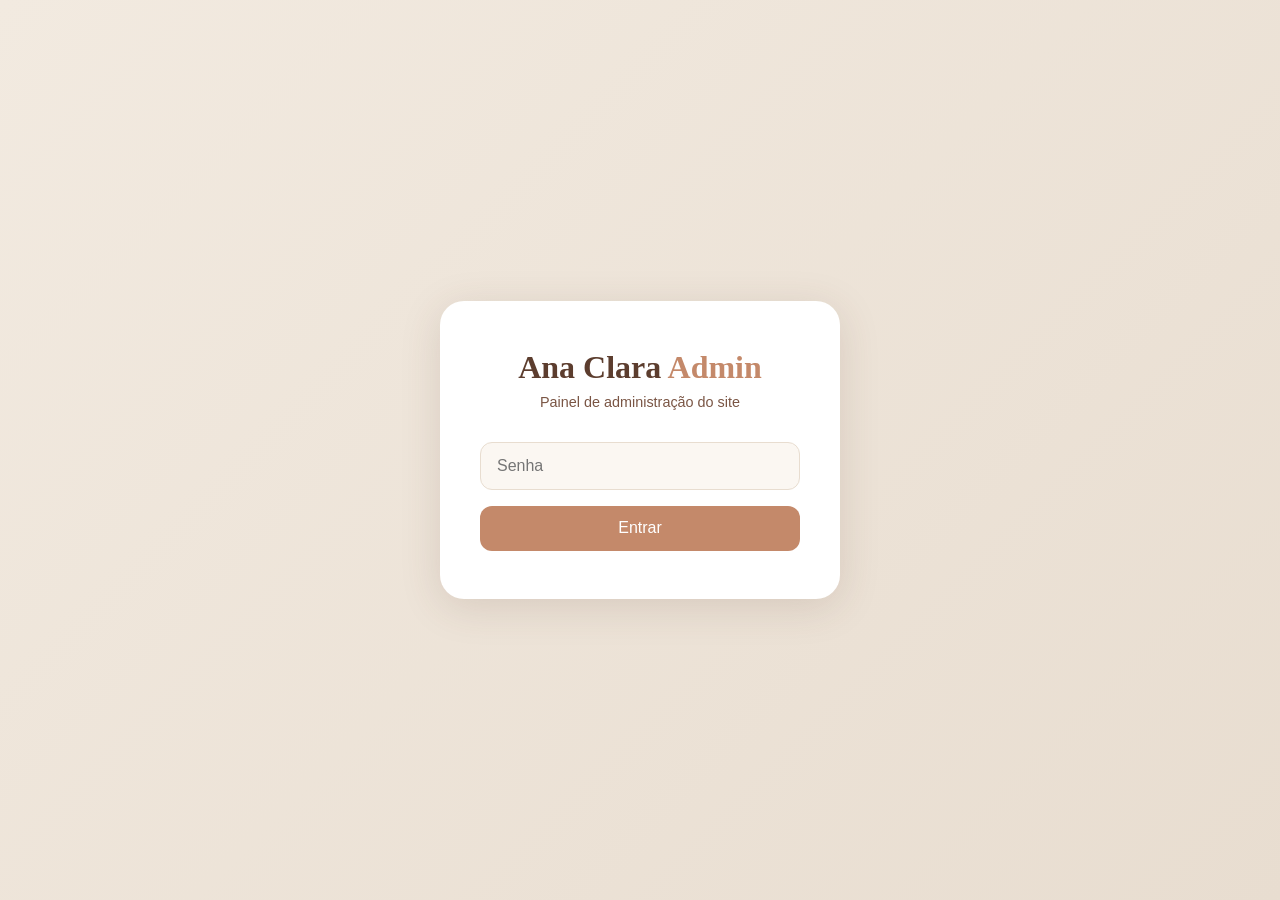
==== admin/index.html @ 7e63bcdd "feat: painel admin, carrosseis de trajetória e certificados" ====
<!DOCTYPE html>
<html lang="pt-BR">
<head>
  <meta charset="UTF-8" />
  <meta name="viewport" content="width=device-width, initial-scale=1.0" />
  <title>Painel Admin — Ana Clara Tomaz</title>
  <link rel="icon" type="image/png" href="../img/favicon.png" />
  <style>
    :root {
      --nude:       #F2EAE0;
      --nude-dark:  #E8DDD0;
      --terracota:  #C4896A;
      --salvia:     #8FA88A;
      --marrom:     #5C3D2E;
      --marrom-mid: #7A5544;
      --creme:      #FBF7F2;
      --branco:     #FFFFFF;
      --font-display: 'Cormorant Garamond', Georgia, serif;
      --font-body:    'DM Sans', sans-serif;
      --radius:     0.75rem;
      --ease:       cubic-bezier(.4,0,.2,1);
    }

    *, *::before, *::after { box-sizing: border-box; margin: 0; padding: 0; }
    body {
      font-family: var(--font-body);
      background: var(--nude);
      color: var(--marrom);
      min-height: 100vh;
    }

    /* ── LOGIN ─────────────────────────────────────────────────────────────── */
    #login-screen {
      min-height: 100vh;
      display: flex;
      align-items: center;
      justify-content: center;
      padding: 2rem;
      background: linear-gradient(135deg, var(--nude) 0%, var(--nude-dark) 100%);
    }
    .login-card {
      background: var(--branco);
      border-radius: 1.5rem;
      padding: 3rem 2.5rem;
      width: 100%;
      max-width: 400px;
      box-shadow: 0 8px 40px rgba(92,61,46,.15);
      text-align: center;
    }
    .login-card h1 { font-family: var(--font-display); font-size: 2rem; color: var(--marrom); margin-bottom: .5rem; }
    .login-card p  { color: var(--marrom-mid); font-size: .9rem; margin-bottom: 2rem; }
    .login-card input[type="password"] {
      width: 100%; padding: .85rem 1rem; border: 1.5px solid var(--nude-dark);
      border-radius: var(--radius); font-family: var(--font-body); font-size: 1rem;
      color: var(--marrom); background: var(--creme); outline: none;
      transition: border-color .2s; margin-bottom: 1rem;
    }
    .login-card input[type="password"]:focus { border-color: var(--terracota); }
    .login-card button {
      width: 100%; padding: .85rem; background: var(--terracota); color: #fff;
      border: none; border-radius: var(--radius); font-family: var(--font-body);
      font-size: 1rem; font-weight: 500; cursor: pointer; transition: background .2s, transform .15s;
    }
    .login-card button:hover  { background: var(--marrom-mid); }
    .login-card button:active { transform: scale(.98); }
    #login-erro { color: #c0392b; font-size: .85rem; margin-top: .75rem; display: none; }

    /* ── PAINEL ─────────────────────────────────────────────────────────────── */
    #admin-panel { display: none; flex-direction: column; min-height: 100vh; }

    .admin-header {
      background: var(--marrom); color: #fff; padding: 1rem 1.5rem;
      display: flex; align-items: center; justify-content: space-between; gap: 1rem;
      position: sticky; top: 0; z-index: 50;
    }
    .admin-header-title { font-family: var(--font-display); font-size: 1.4rem; font-weight: 600; }
    .admin-header-title span { color: var(--terracota); }
    .admin-header-actions { display: flex; gap: .75rem; }
    .admin-header-actions a,
    .admin-header-actions button {
      padding: .5rem 1rem; border-radius: var(--radius); font-size: .85rem;
      font-family: var(--font-body); cursor: pointer; text-decoration: none;
      border: none; transition: background .2s;
    }
    .btn-ver-site { background: rgba(255,255,255,.12); color: #fff; }
    .btn-ver-site:hover { background: rgba(255,255,255,.22); }
    .btn-sair { background: transparent; color: rgba(255,255,255,.6); }
    .btn-sair:hover { color: #fff; }

    /* Abas */
    .admin-tabs {
      background: var(--branco); border-bottom: 2px solid var(--nude-dark);
      display: flex; gap: 0; overflow-x: auto; scrollbar-width: none;
    }
    .admin-tabs::-webkit-scrollbar { display: none; }
    .tab-btn {
      padding: 1rem 1.4rem; border: none; background: transparent;
      font-family: var(--font-body); font-size: .9rem; color: var(--marrom-mid);
      cursor: pointer; white-space: nowrap; border-bottom: 3px solid transparent;
      margin-bottom: -2px; transition: color .2s, border-color .2s;
    }
    .tab-btn:hover { color: var(--marrom); }
    .tab-btn.active { color: var(--terracota); border-bottom-color: var(--terracota); font-weight: 500; }

    .admin-body {
      flex: 1; padding: 2rem 1.5rem 7rem;
      max-width: 860px; margin-inline: auto; width: 100%;
    }
    .tab-content { display: none; }
    .tab-content.active { display: block; }

    /* ── FORMULÁRIO ─────────────────────────────────────────────────────────── */
    .form-group { margin-bottom: 1.4rem; }
    .form-group label {
      display: block; font-size: .82rem; font-weight: 500; color: var(--marrom-mid);
      margin-bottom: .4rem; text-transform: uppercase; letter-spacing: .04em;
    }
    .form-group input[type="text"],
    .form-group input[type="url"],
    .form-group input[type="password"],
    .form-group textarea {
      width: 100%; padding: .75rem 1rem; border: 1.5px solid var(--nude-dark);
      border-radius: var(--radius); font-family: var(--font-body); font-size: .95rem;
      color: var(--marrom); background: var(--branco); outline: none;
      resize: vertical; transition: border-color .2s;
    }
    .form-group input:focus,
    .form-group textarea:focus { border-color: var(--terracota); }
    .form-hint { font-size: .78rem; color: var(--marrom-mid); margin-top: .35rem; opacity: .8; }

    .section-sep { border: none; border-top: 1.5px solid var(--nude-dark); margin: 2.5rem 0; }
    .section-title {
      font-family: var(--font-display); font-size: 1.3rem; font-weight: 600;
      color: var(--marrom); margin-bottom: 1.5rem;
    }

    /* ── CARDS DE ITEM ──────────────────────────────────────────────────────── */
    .item-list { display: flex; flex-direction: column; gap: 1rem; }
    .item-card {
      background: var(--branco); border: 1.5px solid var(--nude-dark);
      border-radius: var(--radius); padding: 1.2rem 1.4rem; position: relative;
    }
    .item-card-header {
      display: flex; align-items: center; justify-content: space-between;
      gap: 1rem; margin-bottom: .8rem;
    }
    .item-card-label { font-weight: 500; font-size: .9rem; color: var(--marrom); }
    .item-card-actions { display: flex; gap: .5rem; }
    .btn-icon {
      background: none; border: none; cursor: pointer; padding: .3rem .5rem;
      border-radius: .4rem; font-size: 1rem; color: var(--marrom-mid);
      transition: background .15s, color .15s;
    }
    .btn-icon:hover { background: var(--nude); color: var(--marrom); }
    .btn-icon.delete:hover { background: #fde8e8; color: #c0392b; }

    /* ── UPLOAD DE FOTO ─────────────────────────────────────────────────────── */
    .upload-row {
      display: flex; align-items: center; gap: .7rem; margin-top: .5rem; flex-wrap: wrap;
    }
    .btn-upload {
      display: inline-flex; align-items: center; gap: .4rem;
      padding: .45rem .9rem; background: var(--nude); border: 1.5px solid var(--terracota);
      border-radius: var(--radius); font-family: var(--font-body); font-size: .83rem;
      color: var(--terracota); cursor: pointer; transition: background .2s; white-space: nowrap;
    }
    .btn-upload:hover { background: var(--nude-dark); }
    .btn-upload:disabled { opacity: .5; cursor: not-allowed; }
    .upload-status { font-size: .78rem; color: var(--marrom-mid); }
    .upload-status.ok  { color: #27ae60; }
    .upload-status.err { color: #c0392b; }

    /* Preview de imagem */
    .foto-preview {
      width: 80px; height: 60px; object-fit: cover;
      border-radius: .4rem; border: 1px solid var(--nude-dark);
      display: none;
    }
    .foto-preview.visivel { display: block; }

    /* ── BOTÃO ADICIONAR ────────────────────────────────────────────────────── */
    .btn-add {
      display: inline-flex; align-items: center; gap: .5rem;
      padding: .65rem 1.2rem; background: var(--nude);
      border: 1.5px dashed var(--terracota); border-radius: var(--radius);
      font-family: var(--font-body); font-size: .9rem; color: var(--terracota);
      cursor: pointer; transition: background .2s; margin-top: .5rem;
    }
    .btn-add:hover { background: var(--nude-dark); }

    /* ── BARRA FIXA INFERIOR ────────────────────────────────────────────────── */
    .admin-footer {
      position: fixed; bottom: 0; left: 0; right: 0;
      background: var(--branco); border-top: 2px solid var(--nude-dark);
      padding: 1rem 1.5rem; display: flex; align-items: center;
      justify-content: flex-end; gap: .75rem; z-index: 40;
    }
    .btn-discard {
      padding: .7rem 1.4rem; border-radius: var(--radius);
      border: 1.5px solid var(--nude-dark); background: var(--branco);
      font-family: var(--font-body); font-size: .9rem; color: var(--marrom-mid);
      cursor: pointer; transition: border-color .2s, color .2s;
    }
    .btn-discard:hover { border-color: var(--marrom-mid); color: var(--marrom); }
    .btn-save {
      padding: .7rem 1.6rem; border-radius: var(--radius); border: none;
      background: var(--terracota); color: #fff; font-family: var(--font-body);
      font-size: .9rem; font-weight: 500; cursor: pointer;
      transition: background .2s, transform .15s;
      display: flex; align-items: center; gap: .5rem;
    }
    .btn-save:hover  { background: var(--marrom-mid); }
    .btn-save:active { transform: scale(.97); }
    .btn-save:disabled { opacity: .6; cursor: not-allowed; transform: none; }

    /* ── TOAST ──────────────────────────────────────────────────────────────── */
    #toast {
      position: fixed; bottom: 5.5rem; left: 50%;
      transform: translateX(-50%) translateY(20px);
      background: var(--marrom); color: #fff; padding: .75rem 1.5rem;
      border-radius: 2rem; font-size: .9rem; white-space: nowrap;
      opacity: 0; transition: opacity .3s var(--ease), transform .3s var(--ease);
      z-index: 100; pointer-events: none;
    }
    #toast.show { opacity: 1; transform: translateX(-50%) translateY(0); }
    #toast.sucesso { background: #27ae60; }
    #toast.erro    { background: #c0392b; }

    /* ── SPINNER ────────────────────────────────────────────────────────────── */
    .spinner {
      width: 16px; height: 16px; border: 2px solid rgba(255,255,255,.4);
      border-top-color: #fff; border-radius: 50%;
      animation: spin .7s linear infinite; display: inline-block;
    }
    @keyframes spin { to { transform: rotate(360deg); } }
  </style>
</head>
<body>

<!-- LOGIN -->
<div id="login-screen">
  <div class="login-card">
    <h1>Ana Clara <span style="color:var(--terracota)">Admin</span></h1>
    <p>Painel de administração do site</p>
    <input type="password" id="senha-input" placeholder="Senha" autocomplete="current-password" />
    <button id="btn-entrar">Entrar</button>
    <p id="login-erro">Senha incorreta. Tente novamente.</p>
  </div>
</div>

<!-- PAINEL -->
<div id="admin-panel">

  <header class="admin-header">
    <div class="admin-header-title">Ana Clara <span>Admin</span></div>
    <div class="admin-header-actions">
      <a href="../index.html" target="_blank" class="btn-ver-site">👁 Ver site</a>
      <button class="btn-sair" id="btn-sair">Sair</button>
    </div>
  </header>

  <nav class="admin-tabs" id="admin-tabs">
    <button class="tab-btn active" data-tab="hero">Hero</button>
    <button class="tab-btn" data-tab="sobre">Sobre</button>
    <button class="tab-btn" data-tab="carrossel">Trajetória</button>
    <button class="tab-btn" data-tab="certificados">Certificados</button>
    <button class="tab-btn" data-tab="faq">FAQ</button>
    <button class="tab-btn" data-tab="config">⚙ Config</button>
  </nav>

  <main class="admin-body">

    <!-- ABA: HERO -->
    <div id="tab-hero" class="tab-content active">
      <p class="section-title">Seção Hero</p>
      <div class="form-group">
        <label>Nome</label>
        <input type="text" id="hero-nome" placeholder="Ana Clara Tomaz" />
      </div>
      <div class="form-group">
        <label>Tag / CRP</label>
        <input type="text" id="hero-tag" placeholder="Psicóloga · CRP 09/22999" />
      </div>
      <div class="form-group">
        <label>Subtítulo (suporta &lt;em&gt;)</label>
        <textarea id="hero-subtitulo" rows="4"></textarea>
        <p class="form-hint">Use &lt;em&gt;texto&lt;/em&gt; para itálico em terracota.</p>
      </div>
      <div class="form-group">
        <label>Frase destaque (suporta &lt;em&gt;)</label>
        <input type="text" id="hero-destaque" />
      </div>
      <div class="form-group">
        <label>Caminho da foto</label>
        <input type="text" id="hero-foto" placeholder="img/capa.jpeg" />
        <p class="form-hint">Caminho relativo à raiz do site (ex: img/capa.jpeg).</p>
      </div>
    </div>

    <!-- ABA: SOBRE -->
    <div id="tab-sobre" class="tab-content">
      <p class="section-title">Seção Sobre</p>
      <div class="form-group">
        <label>Tag</label>
        <input type="text" id="sobre-tag" />
      </div>
      <div class="form-group">
        <label>Título (suporta &lt;br&gt; e &lt;em&gt;)</label>
        <input type="text" id="sobre-titulo" />
      </div>

      <hr class="section-sep" />
      <p class="section-title">Parágrafos</p>
      <div class="item-list" id="sobre-paragrafos-lista"></div>
      <button class="btn-add" id="add-paragrafo">+ Adicionar parágrafo</button>

      <hr class="section-sep" />
      <p class="section-title">Cards de Formação</p>
      <div class="item-list" id="sobre-formacao-lista"></div>
      <button class="btn-add" id="add-formacao">+ Adicionar card</button>
    </div>

    <!-- ABA: CARROSSEL (TRAJETÓRIA) -->
    <div id="tab-carrossel" class="tab-content">
      <p class="section-title">Fotos da Trajetória</p>
      <p style="color:var(--marrom-mid);font-size:.88rem;margin-bottom:1.5rem;">
        Clique em <strong>📷 Upload</strong> para enviar a foto direto para o GitHub
        (token configurado na aba ⚙ Config). Ou preencha o caminho manualmente se a foto
        já está na pasta <code>img/</code>.
      </p>
      <div class="item-list" id="carrossel-lista"></div>
      <button class="btn-add" id="add-slide">+ Adicionar foto</button>
    </div>

    <!-- ABA: CERTIFICADOS -->
    <div id="tab-certificados" class="tab-content">
      <p class="section-title">Certificados</p>
      <p style="color:var(--marrom-mid);font-size:.88rem;margin-bottom:1.5rem;">
        Cada certificado é exibido como um slide com foto e legenda — igual ao carrossel
        da Trajetória. Clique em <strong>📷 Upload</strong> para enviar a imagem direto
        para o GitHub. Deixe a lista vazia para ocultar a seção no site.
      </p>
      <div class="item-list" id="certificados-lista"></div>
      <button class="btn-add" id="add-cert">+ Adicionar certificado</button>
    </div>

    <!-- ABA: FAQ -->
    <div id="tab-faq" class="tab-content">
      <p class="section-title">Perguntas Frequentes</p>
      <div class="item-list" id="faq-lista-admin"></div>
      <button class="btn-add" id="add-faq">+ Adicionar pergunta</button>
    </div>

    <!-- ABA: CONFIG -->
    <div id="tab-config" class="tab-content">
      <p class="section-title">Configuração do GitHub</p>
      <p style="color:var(--marrom-mid);font-size:.88rem;margin-bottom:1.5rem;">
        Necessário para salvar o <code>content.json</code> e fazer upload de fotos
        direto no repositório. Os dados ficam <strong>só neste navegador</strong>.
      </p>
      <div class="form-group">
        <label>Usuário / Organização</label>
        <input type="text" id="cfg-usuario" placeholder="pedilha" />
      </div>
      <div class="form-group">
        <label>Nome do repositório</label>
        <input type="text" id="cfg-repo" placeholder="SiteAna" />
      </div>
      <div class="form-group">
        <label>Branch</label>
        <input type="text" id="cfg-branch" placeholder="master" />
      </div>
      <div class="form-group">
        <label>Token de acesso pessoal (GitHub PAT)</label>
        <input type="text" id="cfg-token" placeholder="ghp_..." autocomplete="off" />
        <p class="form-hint">
          Gere em <a href="https://github.com/settings/tokens" target="_blank" style="color:var(--terracota)">github.com/settings/tokens</a>
          com permissão <code>repo</code>. Nunca compartilhe.
        </p>
      </div>
      <div class="form-group">
        <label>Caminho do content.json no repositório</label>
        <input type="text" id="cfg-path" placeholder="content.json" />
      </div>
      <button class="btn-save" id="btn-salvar-config" style="margin-top:.5rem;">Salvar configuração</button>

      <hr class="section-sep" />
      <p class="section-title">Alterar senha</p>
      <div class="form-group">
        <label>Nova senha</label>
        <input type="password" id="nova-senha" placeholder="••••••••••" autocomplete="new-password" />
      </div>
      <div class="form-group">
        <label>Confirmar nova senha</label>
        <input type="password" id="nova-senha-confirm" placeholder="••••••••••" autocomplete="new-password" />
      </div>
      <button class="btn-save" id="btn-alterar-senha" style="margin-top:.5rem;">Alterar senha</button>
    </div>

  </main>

  <div class="admin-footer">
    <button class="btn-discard" id="btn-descartar">↩ Descartar</button>
    <button class="btn-save" id="btn-salvar">
      <span id="btn-salvar-texto">💾 Salvar alterações</span>
    </button>
  </div>

</div>

<div id="toast"></div>

<script>
'use strict';

/* ── UTILITÁRIOS ────────────────────────────────────────────────────────────── */
function deepClone(obj) { return JSON.parse(JSON.stringify(obj)); }
function esc(str) {
  return String(str)
    .replace(/&/g, '&amp;').replace(/"/g, '&quot;')
    .replace(/</g, '&lt;').replace(/>/g, '&gt;');
}

function mostrarToast(msg, tipo = 'sucesso') {
  const el = document.getElementById('toast');
  el.textContent = msg;
  el.className = 'show ' + tipo;
  clearTimeout(el._t);
  el._t = setTimeout(() => { el.className = ''; }, 4000);
}

async function sha256(str) {
  const buf = await crypto.subtle.digest('SHA-256', new TextEncoder().encode(str));
  return Array.from(new Uint8Array(buf)).map(b => b.toString(16).padStart(2,'0')).join('');
}

/* ── ESTADO ─────────────────────────────────────────────────────────────────── */
let dadosOriginais = null;
let dadosEditados  = null;

/* ── LOGIN ──────────────────────────────────────────────────────────────────── */
function getSenhaHash() {
  return localStorage.getItem('siteana_senha_hash') || '_pendente_';
}

async function verificarSenha(input) {
  return (await sha256(input)) === getSenhaHash();
}

document.getElementById('btn-entrar').addEventListener('click', tentarLogin);
document.getElementById('senha-input').addEventListener('keydown', e => { if (e.key === 'Enter') tentarLogin(); });

async function tentarLogin() {
  const senha = document.getElementById('senha-input').value;
  if (!senha) return;
  if (await verificarSenha(senha)) {
    document.getElementById('login-screen').style.display = 'none';
    document.getElementById('admin-panel').style.display  = 'flex';
    carregarConteudo();
  } else {
    const el = document.getElementById('login-erro');
    el.style.display = 'block';
    setTimeout(() => { el.style.display = 'none'; }, 3000);
  }
}

document.getElementById('btn-sair').addEventListener('click', () => {
  if (confirm('Sair do painel? Alterações não salvas serão perdidas.')) {
    document.getElementById('admin-panel').style.display  = 'none';
    document.getElementById('login-screen').style.display = 'flex';
    document.getElementById('senha-input').value = '';
    dadosOriginais = dadosEditados = null;
  }
});

/* ── ABAS ───────────────────────────────────────────────────────────────────── */
document.querySelectorAll('.tab-btn').forEach(btn => {
  btn.addEventListener('click', () => {
    document.querySelectorAll('.tab-btn').forEach(b => b.classList.remove('active'));
    document.querySelectorAll('.tab-content').forEach(c => c.classList.remove('active'));
    btn.classList.add('active');
    document.getElementById('tab-' + btn.dataset.tab).classList.add('active');
  });
});

/* ── UPLOAD DE FOTO (GitHub API) ────────────────────────────────────────────── */
function getConfig() {
  return JSON.parse(localStorage.getItem('siteana_config') || '{}');
}

/**
 * Faz upload de um File para img/ no repositório GitHub.
 * @param {File}     file      — arquivo selecionado pelo usuário
 * @param {Function} onSuccess — callback(path) com o caminho relativo salvo
 * @param {Function} onError   — callback(msg) em caso de erro
 */
async function uploadFoto(file, onSuccess, onError) {
  const cfg = getConfig();

  // Sanitiza o nome: remove espaços e caracteres especiais
  const safeName = file.name.replace(/\s+/g, '_').replace(/[^a-zA-Z0-9._-]/g, '');
  const path     = 'img/' + safeName;

  // Lê o arquivo como base64
  const base64 = await new Promise((resolve, reject) => {
    const reader = new FileReader();
    reader.onload  = () => resolve(reader.result.split(',')[1]);
    reader.onerror = reject;
    reader.readAsDataURL(file);
  });

  // Sem GitHub configurado → apenas retorna o caminho sugerido
  if (!cfg.token || !cfg.usuario || !cfg.repo) {
    onSuccess(path, true); // true = não foi ao GitHub
    return;
  }

  const branch  = cfg.branch || 'master';
  const apiUrl  = `https://api.github.com/repos/${cfg.usuario}/${cfg.repo}/contents/${path}`;
  const headers = { Authorization: 'token ' + cfg.token, 'Content-Type': 'application/json' };

  // Verifica se o arquivo já existe (para pegar o sha e sobrescrever)
  let sha = '';
  try {
    const r = await fetch(apiUrl + '?ref=' + branch, { headers });
    if (r.ok) { sha = (await r.json()).sha || ''; }
  } catch(_) {}

  try {
    const r = await fetch(apiUrl, {
      method: 'PUT',
      headers,
      body: JSON.stringify({
        message: 'admin: upload ' + safeName,
        content: base64,
        branch,
        ...(sha ? { sha } : {}),
      }),
    });
    if (!r.ok) {
      const err = await r.json().catch(() => ({}));
      throw new Error(err.message || 'Erro HTTP ' + r.status);
    }
    onSuccess(path, false);
  } catch(err) {
    onError(err.message);
  }
}

/**
 * Cria o bloco de upload (botão + status) e chama onPathResolved(path) com o caminho final.
 * @param {Function} onPathResolved — recebe o caminho img/xxx.jpg após upload (ou seleção local)
 * @param {HTMLElement} previewEl   — elemento <img> de preview (opcional)
 */
function criarBlocoUpload(onPathResolved, previewEl) {
  const wrap = document.createElement('div');
  wrap.className = 'upload-row';

  const fileInput = document.createElement('input');
  fileInput.type   = 'file';
  fileInput.accept = 'image/*';
  fileInput.style.display = 'none';

  const btn = document.createElement('button');
  btn.type      = 'button';
  btn.className = 'btn-upload';
  btn.innerHTML = '📷 Upload';

  const status = document.createElement('span');
  status.className = 'upload-status';

  btn.addEventListener('click', () => fileInput.click());

  fileInput.addEventListener('change', async () => {
    const file = fileInput.files[0];
    if (!file) return;

    btn.disabled     = true;
    status.className = 'upload-status';
    status.textContent = 'Enviando…';

    await uploadFoto(
      file,
      (path, isLocal) => {
        onPathResolved(path);
        if (previewEl) {
          previewEl.src = '../' + path;
          previewEl.classList.add('visivel');
        }
        if (isLocal) {
          status.className  = 'upload-status';
          status.textContent = '⚠ GitHub não configurado. Arquivo: ' + path;
        } else {
          status.className  = 'upload-status ok';
          status.textContent = '✅ ' + path;
        }
        btn.disabled = false;
      },
      (msg) => {
        status.className  = 'upload-status err';
        status.textContent = '❌ ' + msg;
        btn.disabled = false;
      }
    );
  });

  wrap.appendChild(fileInput);
  wrap.appendChild(btn);
  wrap.appendChild(status);
  return wrap;
}

/* ── SLIDE CARD (compartilhado por Trajetória e Certificados) ───────────────── */
/**
 * Cria um card de edição de slide (foto + legenda + upload + reordenar + remover).
 * @param {string}   label       — "Foto N" ou "Certificado N"
 * @param {object}   item        — { foto, legenda }
 * @param {number}   index       — posição no array
 * @param {Array}    lista       — referência ao array em dadosEditados
 * @param {Function} onRerender  — função que redesenha a lista
 */
function criarSlideCard(label, item, index, lista, onRerender) {
  const total = lista.length;
  const card  = document.createElement('div');
  card.className = 'item-card';

  // Cabeçalho
  const header = document.createElement('div');
  header.className = 'item-card-header';
  header.innerHTML = `
    <span class="item-card-label">${label}</span>
    <div class="item-card-actions">
      ${index > 0         ? '<button class="btn-icon up"   title="Subir">↑</button>'   : ''}
      ${index < total - 1 ? '<button class="btn-icon down" title="Descer">↓</button>'  : ''}
      <button class="btn-icon delete" title="Remover">🗑</button>
    </div>
  `;
  card.appendChild(header);

  // Preview
  const preview = document.createElement('img');
  preview.className = 'foto-preview';
  if (item.foto) {
    preview.src = '../' + item.foto;
    preview.classList.add('visivel');
  }
  card.appendChild(preview);

  // Campo foto
  const grupoFoto = document.createElement('div');
  grupoFoto.className = 'form-group';
  grupoFoto.style.marginBottom = '.8rem';
  grupoFoto.innerHTML = `<label>Caminho da foto</label>`;

  const inputFoto = document.createElement('input');
  inputFoto.type        = 'text';
  inputFoto.value       = item.foto || '';
  inputFoto.placeholder = 'img/nome.jpeg';
  inputFoto.addEventListener('input', e => {
    lista[index].foto = e.target.value;
    if (e.target.value) {
      preview.src = '../' + e.target.value;
      preview.classList.add('visivel');
    } else {
      preview.classList.remove('visivel');
    }
  });
  grupoFoto.appendChild(inputFoto);

  // Bloco de upload
  const blocoUpload = criarBlocoUpload(path => {
    lista[index].foto = path;
    inputFoto.value   = path;
  }, preview);
  grupoFoto.appendChild(blocoUpload);
  card.appendChild(grupoFoto);

  // Campo legenda
  const grupoLeg = document.createElement('div');
  grupoLeg.className = 'form-group';
  grupoLeg.style.marginBottom = '0';
  grupoLeg.innerHTML = `<label>Legenda</label>`;

  const textareaLeg = document.createElement('textarea');
  textareaLeg.rows      = 2;
  textareaLeg.textContent = item.legenda || '';
  textareaLeg.addEventListener('input', e => { lista[index].legenda = e.target.value; });
  grupoLeg.appendChild(textareaLeg);
  card.appendChild(grupoLeg);

  // Ações
  header.querySelector('.delete')?.addEventListener('click', () => {
    lista.splice(index, 1);
    onRerender();
  });
  header.querySelector('.up')?.addEventListener('click', () => {
    [lista[index-1], lista[index]] = [lista[index], lista[index-1]];
    onRerender();
  });
  header.querySelector('.down')?.addEventListener('click', () => {
    [lista[index], lista[index+1]] = [lista[index+1], lista[index]];
    onRerender();
  });

  return card;
}

/* ── RENDER: CARROSSEL ──────────────────────────────────────────────────────── */
function renderCarrossel(lista) {
  const container = document.getElementById('carrossel-lista');
  container.innerHTML = '';
  lista.forEach((slide, i) => {
    container.appendChild(
      criarSlideCard('Foto ' + (i + 1), slide, i, lista, () => renderCarrossel(dadosEditados.carrossel))
    );
  });
}

document.getElementById('add-slide').addEventListener('click', () => {
  dadosEditados.carrossel.push({ foto: '', legenda: '' });
  renderCarrossel(dadosEditados.carrossel);
});

/* ── RENDER: CERTIFICADOS ───────────────────────────────────────────────────── */
function renderCertificados(lista) {
  const container = document.getElementById('certificados-lista');
  container.innerHTML = '';
  lista.forEach((cert, i) => {
    container.appendChild(
      criarSlideCard('Certificado ' + (i + 1), cert, i, lista, () => renderCertificados(dadosEditados.certificados))
    );
  });
}

document.getElementById('add-cert').addEventListener('click', () => {
  dadosEditados.certificados.push({ foto: '', legenda: '' });
  renderCertificados(dadosEditados.certificados);
});

/* ── RENDER: PARÁGRAFOS ─────────────────────────────────────────────────────── */
function renderParagrafos(lista) {
  const container = document.getElementById('sobre-paragrafos-lista');
  container.innerHTML = '';
  lista.forEach((p, i) => {
    container.appendChild(criarCardTexto(
      'Parágrafo ' + (i + 1), p, 4,
      val => { dadosEditados.sobre.paragrafos[i] = val; },
      ()  => { dadosEditados.sobre.paragrafos.splice(i, 1); renderParagrafos(dadosEditados.sobre.paragrafos); }
    ));
  });
}

document.getElementById('add-paragrafo').addEventListener('click', () => {
  dadosEditados.sobre.paragrafos.push('');
  renderParagrafos(dadosEditados.sobre.paragrafos);
});

/* ── RENDER: FORMAÇÃO ───────────────────────────────────────────────────────── */
function renderFormacao(lista) {
  const container = document.getElementById('sobre-formacao-lista');
  container.innerHTML = '';
  lista.forEach((item, i) => {
    const card = document.createElement('div');
    card.className = 'item-card';
    card.innerHTML = `
      <div class="item-card-header">
        <span class="item-card-label">Card ${i + 1}</span>
        <div class="item-card-actions">
          <button class="btn-icon delete" title="Remover">🗑</button>
        </div>
      </div>
      <div class="form-group" style="margin-bottom:.8rem">
        <label>Ícone (emoji)</label>
        <input type="text" class="f-icone" value="${esc(item.icone||'')}" style="max-width:80px" />
      </div>
      <div class="form-group" style="margin-bottom:.8rem">
        <label>Título</label>
        <input type="text" class="f-titulo" value="${esc(item.titulo||'')}" />
      </div>
      <div class="form-group" style="margin-bottom:0">
        <label>Descrição</label>
        <input type="text" class="f-desc" value="${esc(item.descricao||'')}" />
      </div>
    `;
    card.querySelector('.f-icone').addEventListener('input',  e => { dadosEditados.sobre.formacao[i].icone    = e.target.value; });
    card.querySelector('.f-titulo').addEventListener('input', e => { dadosEditados.sobre.formacao[i].titulo   = e.target.value; });
    card.querySelector('.f-desc').addEventListener('input',   e => { dadosEditados.sobre.formacao[i].descricao= e.target.value; });
    card.querySelector('.delete').addEventListener('click',   ()  => {
      dadosEditados.sobre.formacao.splice(i, 1);
      renderFormacao(dadosEditados.sobre.formacao);
    });
    container.appendChild(card);
  });
}

document.getElementById('add-formacao').addEventListener('click', () => {
  dadosEditados.sobre.formacao.push({ icone:'🎓', titulo:'', descricao:'' });
  renderFormacao(dadosEditados.sobre.formacao);
});

/* ── RENDER: FAQ ────────────────────────────────────────────────────────────── */
function renderFaq(lista) {
  const container = document.getElementById('faq-lista-admin');
  container.innerHTML = '';
  lista.forEach((item, i) => {
    const card = document.createElement('div');
    card.className = 'item-card';
    card.innerHTML = `
      <div class="item-card-header">
        <span class="item-card-label">Pergunta ${i + 1}</span>
        <div class="item-card-actions">
          <button class="btn-icon delete" title="Remover">🗑</button>
        </div>
      </div>
      <div class="form-group" style="margin-bottom:.8rem">
        <label>Pergunta</label>
        <input type="text" class="f-p" value="${esc(item.pergunta||'')}" />
      </div>
      <div class="form-group" style="margin-bottom:0">
        <label>Resposta (suporta &lt;br&gt;)</label>
        <textarea class="f-r" rows="4">${esc(item.resposta||'')}</textarea>
      </div>
    `;
    card.querySelector('.f-p').addEventListener('input', e => { dadosEditados.faq[i].pergunta = e.target.value; });
    card.querySelector('.f-r').addEventListener('input', e => { dadosEditados.faq[i].resposta = e.target.value; });
    card.querySelector('.delete').addEventListener('click', () => {
      dadosEditados.faq.splice(i, 1);
      renderFaq(dadosEditados.faq);
    });
    container.appendChild(card);
  });
}

document.getElementById('add-faq').addEventListener('click', () => {
  dadosEditados.faq.push({ pergunta:'', resposta:'' });
  renderFaq(dadosEditados.faq);
});

/* ── HELPER: CARD DE TEXTO SIMPLES ─────────────────────────────────────────── */
function criarCardTexto(label, valor, rows, onChange, onDelete) {
  const card = document.createElement('div');
  card.className = 'item-card';
  card.innerHTML = `
    <div class="item-card-header">
      <span class="item-card-label">${label}</span>
      <div class="item-card-actions">
        <button class="btn-icon delete" title="Remover">🗑</button>
      </div>
    </div>
    <textarea rows="${rows}">${esc(valor)}</textarea>
  `;
  card.querySelector('textarea').addEventListener('input', e => onChange(e.target.value));
  card.querySelector('.delete').addEventListener('click', onDelete);
  return card;
}

/* ── CARREGAR CONTENT.JSON ──────────────────────────────────────────────────── */
async function carregarConteudo() {
  try {
    const r = await fetch('../content.json?v=' + Date.now());
    if (!r.ok) throw new Error('HTTP ' + r.status);
    dadosOriginais = await r.json();
  } catch(err) {
    mostrarToast('Erro ao carregar content.json: ' + err.message, 'erro');
    dadosOriginais = { hero:{}, sobre:{ paragrafos:[], formacao:[] }, carrossel:[], certificados:[], faq:[] };
  }
  dadosEditados = deepClone(dadosOriginais);
  preencherFormularios();
  carregarConfig();
}

function setVal(id, v) {
  const el = document.getElementById(id);
  if (el) el.value = v;
}

function preencherFormularios() {
  const d = dadosEditados;
  setVal('hero-nome',      d.hero?.nome      || '');
  setVal('hero-tag',       d.hero?.tag       || '');
  setVal('hero-subtitulo', d.hero?.subtitulo || '');
  setVal('hero-destaque',  d.hero?.destaque  || '');
  setVal('hero-foto',      d.hero?.foto      || '');
  setVal('sobre-tag',      d.sobre?.tag      || '');
  setVal('sobre-titulo',   d.sobre?.titulo   || '');
  renderParagrafos(d.sobre?.paragrafos || []);
  renderFormacao(d.sobre?.formacao     || []);
  renderCarrossel(d.carrossel          || []);
  renderCertificados(d.certificados    || []);
  renderFaq(d.faq                      || []);
}

/* ── COLETA CAMPOS HERO / SOBRE (outros já atualizam em tempo real) ──────────── */
function coletarFormularios() {
  dadosEditados.hero = {
    nome:      document.getElementById('hero-nome').value,
    tag:       document.getElementById('hero-tag').value,
    subtitulo: document.getElementById('hero-subtitulo').value,
    destaque:  document.getElementById('hero-destaque').value,
    foto:      document.getElementById('hero-foto').value,
  };
  dadosEditados.sobre.tag    = document.getElementById('sobre-tag').value;
  dadosEditados.sobre.titulo = document.getElementById('sobre-titulo').value;
}

/* ── SALVAR NO GITHUB ───────────────────────────────────────────────────────── */
async function salvarNoGitHub(jsonStr) {
  const cfg     = getConfig();
  if (!cfg.token || !cfg.usuario || !cfg.repo) {
    throw new Error('Configure o GitHub na aba ⚙ Config antes de salvar.');
  }
  const branch  = cfg.branch || 'master';
  const path    = cfg.path   || 'content.json';
  const apiBase = `https://api.github.com/repos/${cfg.usuario}/${cfg.repo}/contents/${path}`;
  const headers = { Authorization: 'token ' + cfg.token, Accept: 'application/vnd.github.v3+json', 'Content-Type': 'application/json' };

  let sha = '';
  try {
    const r = await fetch(apiBase + '?ref=' + branch, { headers });
    if (r.ok) sha = (await r.json()).sha || '';
  } catch(_) {}

  const r2 = await fetch(apiBase, {
    method: 'PUT', headers,
    body: JSON.stringify({
      message: 'admin: atualizar content.json',
      content: btoa(unescape(encodeURIComponent(jsonStr))),
      branch,
      ...(sha ? { sha } : {}),
    }),
  });
  if (!r2.ok) {
    const err = await r2.json().catch(() => ({}));
    throw new Error(err.message || 'Erro ' + r2.status);
  }
}

/* ── BOTÃO SALVAR ───────────────────────────────────────────────────────────── */
document.getElementById('btn-salvar').addEventListener('click', async () => {
  coletarFormularios();
  const btn = document.getElementById('btn-salvar');
  const txt = document.getElementById('btn-salvar-texto');
  btn.disabled = true;
  txt.innerHTML = '<span class="spinner"></span> Salvando…';

  try {
    const jsonStr = JSON.stringify(dadosEditados, null, 2);
    const cfg     = getConfig();

    if (cfg.token && cfg.usuario && cfg.repo) {
      await salvarNoGitHub(jsonStr);
      mostrarToast('✅ Salvo no GitHub com sucesso!', 'sucesso');
    } else {
      const blob = new Blob([jsonStr], { type: 'application/json' });
      const a = document.createElement('a');
      a.href     = URL.createObjectURL(blob);
      a.download = 'content.json';
      a.click();
      mostrarToast('⬇ GitHub não configurado — arquivo baixado localmente.', 'sucesso');
    }
    dadosOriginais = deepClone(dadosEditados);
  } catch(err) {
    mostrarToast('❌ ' + err.message, 'erro');
  } finally {
    btn.disabled = false;
    txt.textContent = '💾 Salvar alterações';
  }
});

/* ── BOTÃO DESCARTAR ────────────────────────────────────────────────────────── */
document.getElementById('btn-descartar').addEventListener('click', () => {
  if (!dadosOriginais) return;
  if (confirm('Descartar todas as alterações não salvas?')) {
    dadosEditados = deepClone(dadosOriginais);
    preencherFormularios();
    mostrarToast('Alterações descartadas.', 'sucesso');
  }
});

/* ── CONFIG ─────────────────────────────────────────────────────────────────── */
function carregarConfig() {
  const cfg = getConfig();
  setVal('cfg-usuario', cfg.usuario || '');
  setVal('cfg-repo',    cfg.repo    || '');
  setVal('cfg-branch',  cfg.branch  || 'master');
  setVal('cfg-token',   cfg.token   || '');
  setVal('cfg-path',    cfg.path    || 'content.json');
}

document.getElementById('btn-salvar-config').addEventListener('click', () => {
  localStorage.setItem('siteana_config', JSON.stringify({
    usuario: document.getElementById('cfg-usuario').value.trim(),
    repo:    document.getElementById('cfg-repo').value.trim(),
    branch:  document.getElementById('cfg-branch').value.trim() || 'master',
    token:   document.getElementById('cfg-token').value.trim(),
    path:    document.getElementById('cfg-path').value.trim()   || 'content.json',
  }));
  mostrarToast('Configuração salva!', 'sucesso');
});

/* ── ALTERAR SENHA ──────────────────────────────────────────────────────────── */
document.getElementById('btn-alterar-senha').addEventListener('click', async () => {
  const nova    = document.getElementById('nova-senha').value;
  const confirm = document.getElementById('nova-senha-confirm').value;
  if (!nova)            { mostrarToast('Digite a nova senha.', 'erro'); return; }
  if (nova !== confirm) { mostrarToast('As senhas não coincidem.', 'erro'); return; }
  if (nova.length < 8)  { mostrarToast('Mínimo 8 caracteres.', 'erro'); return; }
  localStorage.setItem('siteana_senha_hash', await sha256(nova));
  document.getElementById('nova-senha').value = '';
  document.getElementById('nova-senha-confirm').value = '';
  mostrarToast('Senha alterada com sucesso!', 'sucesso');
});

/* ── INICIALIZAÇÃO: define hash da senha padrão se ainda não existe ─────────── */
(async () => {
  if (!localStorage.getItem('siteana_senha_hash')) {
    localStorage.setItem('siteana_senha_hash', await sha256('anaclaratomaz2025'));
  }
})();
</script>
</body>
</html>
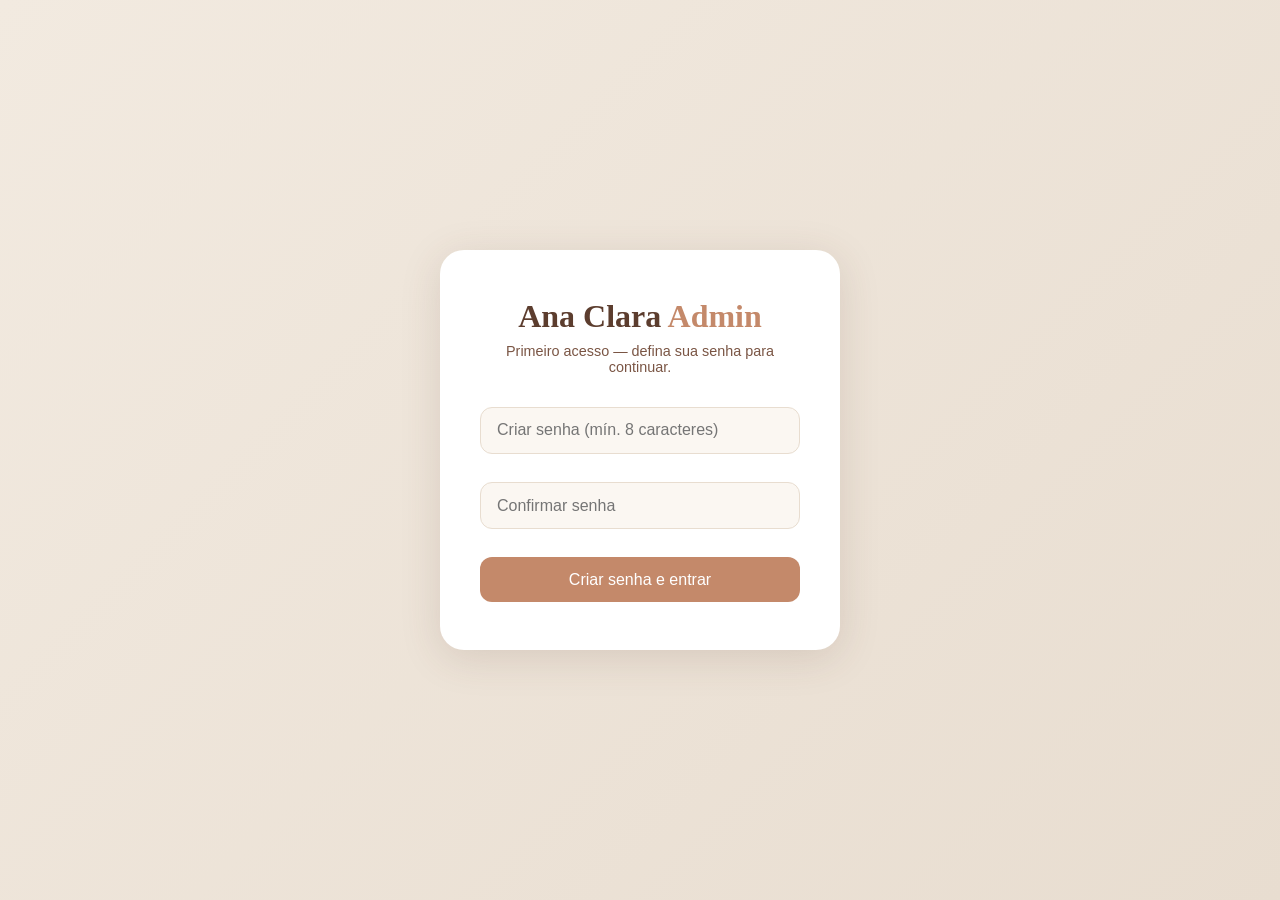
==== commit 5db83beb: "ajuste da senha admin" ====
--- a/admin/index.html
+++ b/admin/index.html
@@ -118,14 +118,16 @@
     .form-group input[type="text"],
     .form-group input[type="url"],
     .form-group input[type="password"],
-    .form-group textarea {
+    .form-group textarea,
+    .item-card > textarea {
       width: 100%; padding: .75rem 1rem; border: 1.5px solid var(--nude-dark);
       border-radius: var(--radius); font-family: var(--font-body); font-size: .95rem;
       color: var(--marrom); background: var(--branco); outline: none;
-      resize: vertical; transition: border-color .2s;
+      resize: none; transition: border-color .2s;
     }
     .form-group input:focus,
-    .form-group textarea:focus { border-color: var(--terracota); }
+    .form-group textarea:focus,
+    .item-card > textarea:focus { border-color: var(--terracota); }
     .form-hint { font-size: .78rem; color: var(--marrom-mid); margin-top: .35rem; opacity: .8; }
 
     .section-sep { border: none; border-top: 1.5px solid var(--nude-dark); margin: 2.5rem 0; }
@@ -239,13 +241,26 @@
 
 <!-- LOGIN -->
 <div id="login-screen">
-  <div class="login-card">
+
+  <!-- Tela de login normal -->
+  <div class="login-card" id="card-login">
     <h1>Ana Clara <span style="color:var(--terracota)">Admin</span></h1>
     <p>Painel de administração do site</p>
     <input type="password" id="senha-input" placeholder="Senha" autocomplete="current-password" />
     <button id="btn-entrar">Entrar</button>
     <p id="login-erro">Senha incorreta. Tente novamente.</p>
   </div>
+
+  <!-- Tela de primeiro acesso (sem senha definida) -->
+  <div class="login-card" id="card-primeiro-acesso" style="display:none;">
+    <h1>Ana Clara <span style="color:var(--terracota)">Admin</span></h1>
+    <p>Primeiro acesso — defina sua senha para continuar.</p>
+    <input type="password" id="primeira-senha" placeholder="Criar senha (mín. 8 caracteres)" autocomplete="new-password" />
+    <input type="password" id="primeira-senha-confirm" placeholder="Confirmar senha" autocomplete="new-password" style="margin-top:.75rem;" />
+    <button id="btn-criar-senha" style="margin-top:.75rem;">Criar senha e entrar</button>
+    <p id="primeiro-acesso-erro" style="color:#c0392b;font-size:.85rem;margin-top:.75rem;display:none;"></p>
+  </div>
+
 </div>
 
 <!-- PAINEL -->
@@ -440,13 +455,20 @@
 
 /* ── LOGIN ──────────────────────────────────────────────────────────────────── */
 function getSenhaHash() {
-  return localStorage.getItem('siteana_senha_hash') || '_pendente_';
+  return localStorage.getItem('siteana_senha_hash'); // null se nunca definida
 }
 
 async function verificarSenha(input) {
   return (await sha256(input)) === getSenhaHash();
 }
 
+function entrarNoPainel() {
+  document.getElementById('login-screen').style.display = 'none';
+  document.getElementById('admin-panel').style.display  = 'flex';
+  carregarConteudo();
+}
+
+// Login normal
 document.getElementById('btn-entrar').addEventListener('click', tentarLogin);
 document.getElementById('senha-input').addEventListener('keydown', e => { if (e.key === 'Enter') tentarLogin(); });
 
@@ -454,14 +476,33 @@
   const senha = document.getElementById('senha-input').value;
   if (!senha) return;
   if (await verificarSenha(senha)) {
-    document.getElementById('login-screen').style.display = 'none';
-    document.getElementById('admin-panel').style.display  = 'flex';
-    carregarConteudo();
+    entrarNoPainel();
   } else {
     const el = document.getElementById('login-erro');
     el.style.display = 'block';
     setTimeout(() => { el.style.display = 'none'; }, 3000);
   }
+}
+
+// Primeiro acesso — criação de senha
+document.getElementById('btn-criar-senha').addEventListener('click', criarPrimeiraSenha);
+document.getElementById('primeira-senha-confirm').addEventListener('keydown', e => { if (e.key === 'Enter') criarPrimeiraSenha(); });
+
+async function criarPrimeiraSenha() {
+  const nova    = document.getElementById('primeira-senha').value;
+  const confirm = document.getElementById('primeira-senha-confirm').value;
+  const erro    = document.getElementById('primeiro-acesso-erro');
+
+  if (!nova || nova.length < 8) {
+    erro.textContent = 'A senha deve ter pelo menos 8 caracteres.';
+    erro.style.display = 'block'; return;
+  }
+  if (nova !== confirm) {
+    erro.textContent = 'As senhas não coincidem.';
+    erro.style.display = 'block'; return;
+  }
+  localStorage.setItem('siteana_senha_hash', await sha256(nova));
+  entrarNoPainel();
 }
 
 document.getElementById('btn-sair').addEventListener('click', () => {
@@ -470,6 +511,10 @@
     document.getElementById('login-screen').style.display = 'flex';
     document.getElementById('senha-input').value = '';
     dadosOriginais = dadosEditados = null;
+    // Garante que o card correto está visível
+    const temSenha = !!getSenhaHash();
+    document.getElementById('card-login').style.display           = temSenha ? 'block' : 'none';
+    document.getElementById('card-primeiro-acesso').style.display = temSenha ? 'none'  : 'block';
   }
 });
 
@@ -1011,10 +1056,16 @@
   mostrarToast('Senha alterada com sucesso!', 'sucesso');
 });
 
-/* ── INICIALIZAÇÃO: define hash da senha padrão se ainda não existe ─────────── */
-(async () => {
-  if (!localStorage.getItem('siteana_senha_hash')) {
-    localStorage.setItem('siteana_senha_hash', await sha256('anaclaratomaz2025'));
+/* ── INICIALIZAÇÃO: decide qual tela mostrar ────────────────────────────────── */
+(() => {
+  if (getSenhaHash()) {
+    // Já tem senha definida → mostra login normal
+    document.getElementById('card-login').style.display          = 'block';
+    document.getElementById('card-primeiro-acesso').style.display = 'none';
+  } else {
+    // Nenhuma senha ainda → mostra tela de criação
+    document.getElementById('card-login').style.display          = 'none';
+    document.getElementById('card-primeiro-acesso').style.display = 'block';
   }
 })();
 </script>
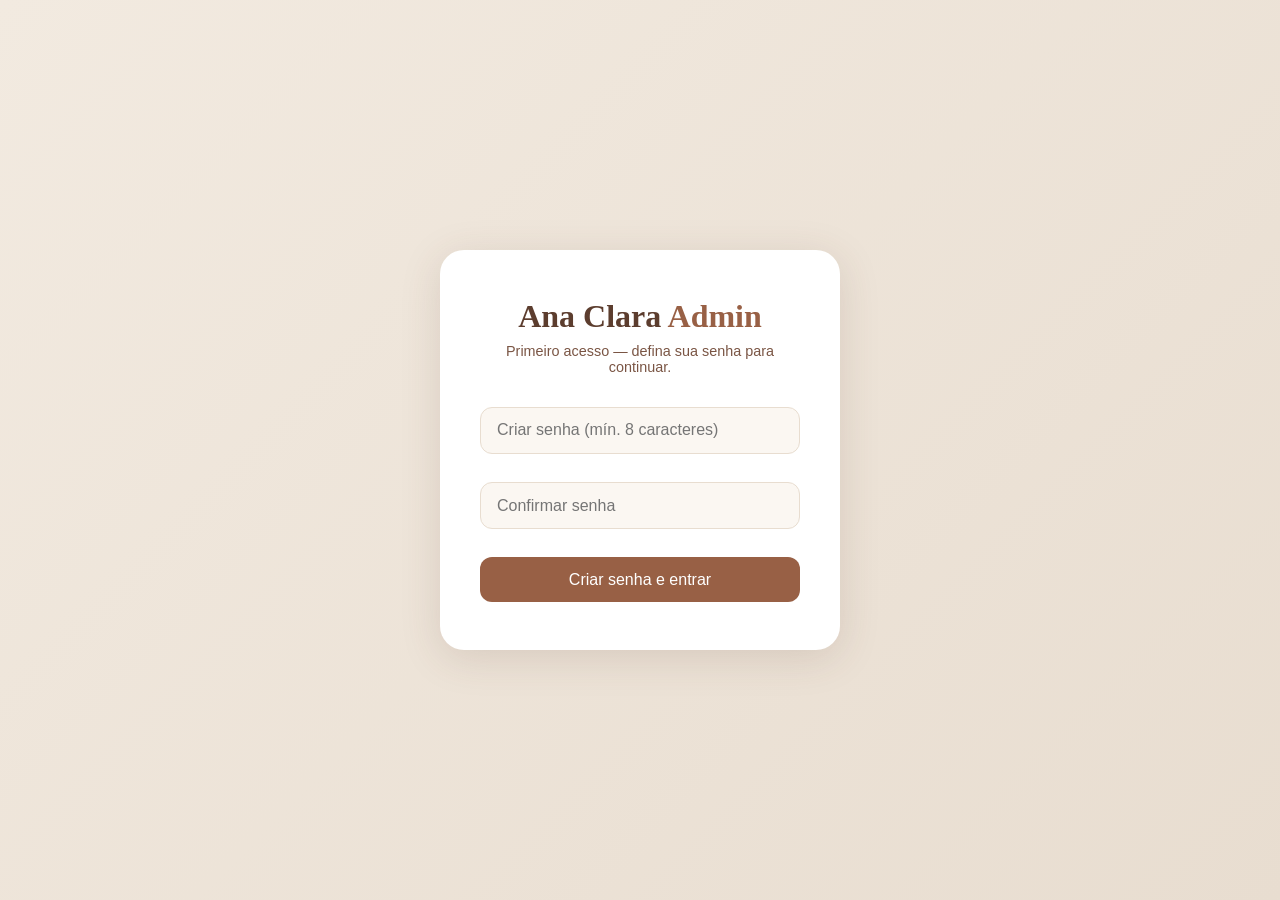
==== commit 0128661c: "ALTERAÇÃO DAS CORES DO SITE" ====
--- a/admin/index.html
+++ b/admin/index.html
@@ -9,7 +9,7 @@
     :root {
       --nude:       #F2EAE0;
       --nude-dark:  #E8DDD0;
-      --terracota:  #C4896A;
+      --terracota: #986045;
       --salvia:     #8FA88A;
       --marrom:     #5C3D2E;
       --marrom-mid: #7A5544;
